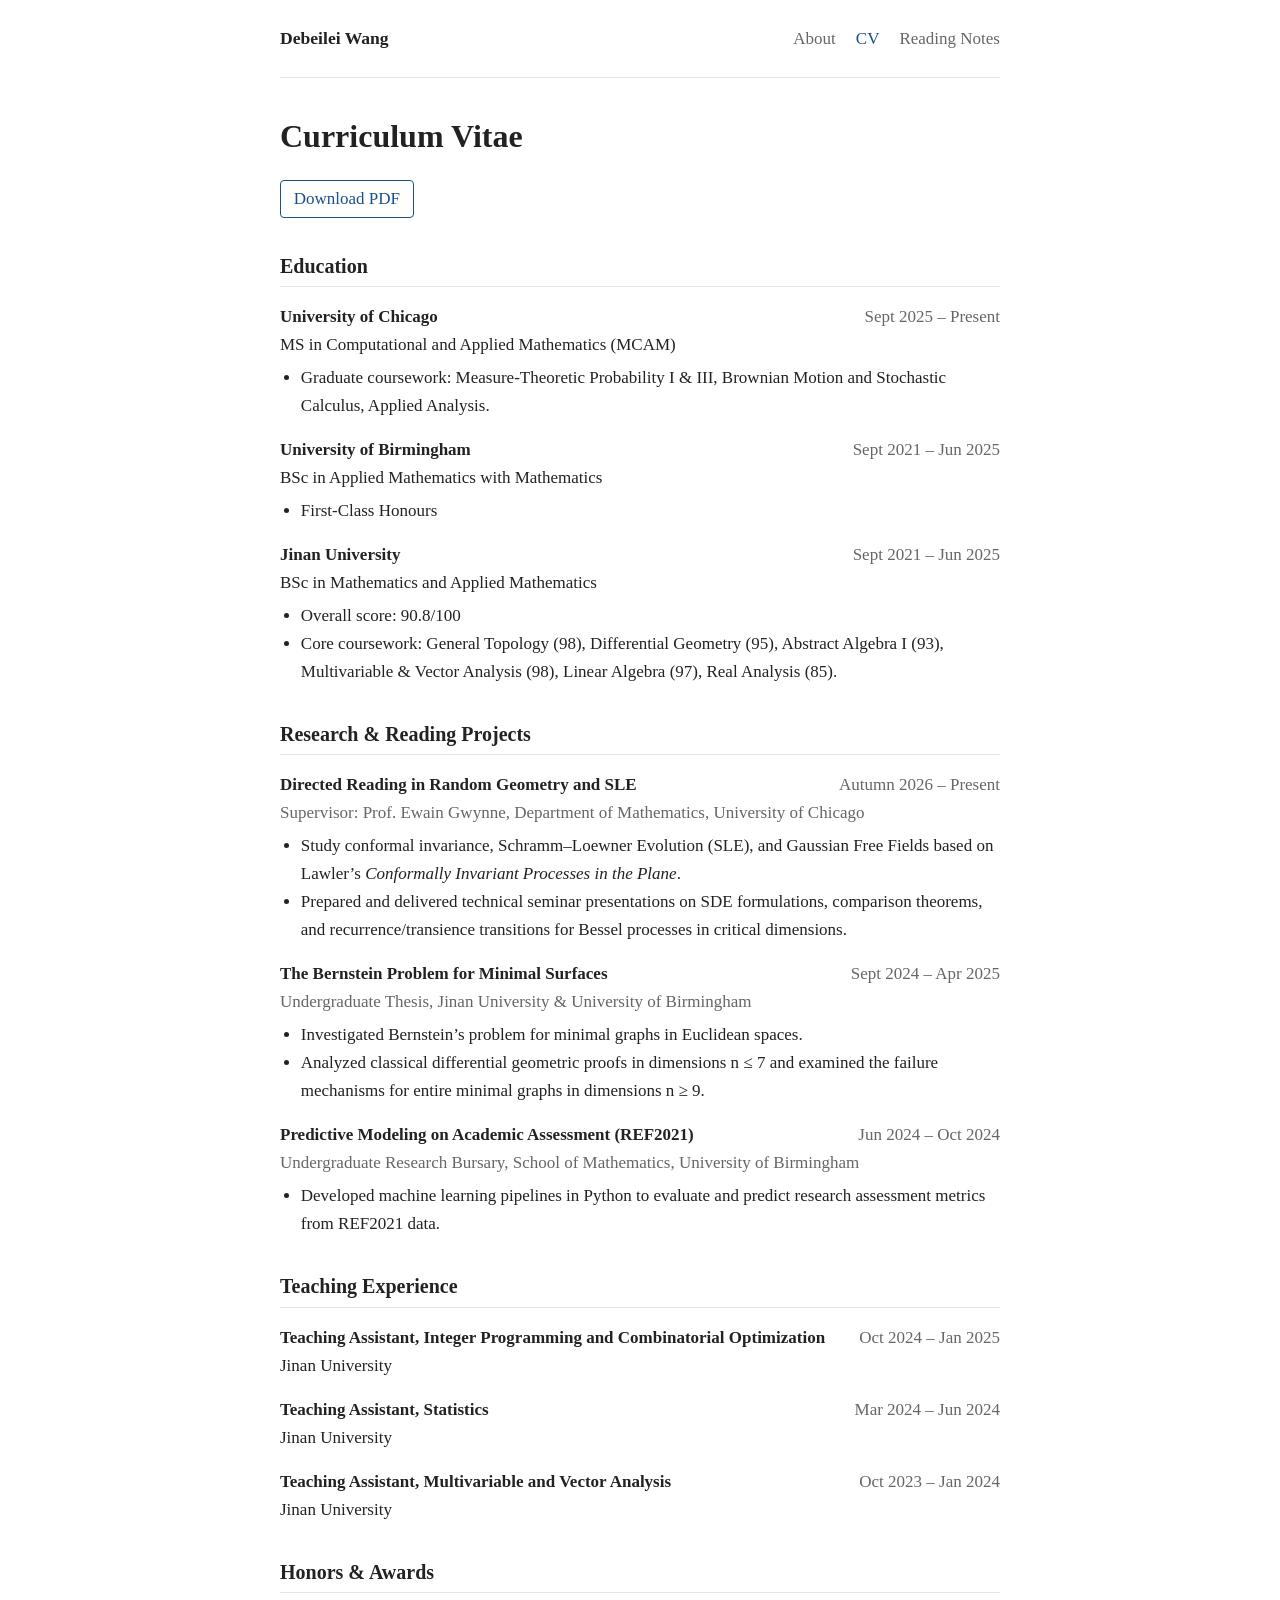
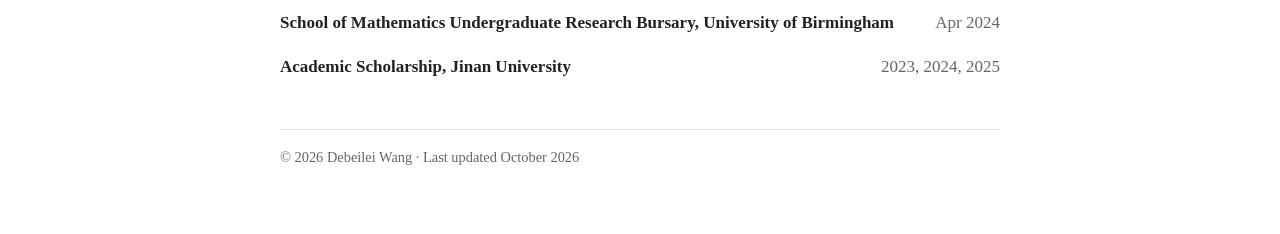
==== cv.html @ 132c0d3c "Add personal website: about, CV, reading notes Co-Authored-By: Claude Sonnet 5.5 <noreply@anthropic." ====
<!DOCTYPE html>
<html lang="en"><head><meta charset="utf-8"><meta name="viewport" content="width=device-width,initial-scale=1">
<title>CV · Debeilei Wang</title><link rel="stylesheet" href="style.css"></head>
<body><div class="wrap">
<header><a class="name" href="index.html">Debeilei Wang</a>
<nav><a href="index.html">About</a><a href="cv.html" class="active">CV</a><a href="notes.html">Reading Notes</a></nav></header>
<main>
<h1>Curriculum Vitae</h1>
<p><a class="btn" href="files/Debeilei_Wang_CV.pdf">Download PDF</a></p>
<h2>Education</h2>
<div class="item"><div class="row"><span class="title">University of Chicago</span><span class="date">Sept 2025 – Present</span></div>
MS in Computational and Applied Mathematics (MCAM)
<ul><li>Graduate coursework: Measure-Theoretic Probability I &amp; III, Brownian Motion and Stochastic Calculus, Applied Analysis.</li></ul></div>
<div class="item"><div class="row"><span class="title">University of Birmingham</span><span class="date">Sept 2021 – Jun 2025</span></div>
BSc in Applied Mathematics with Mathematics
<ul><li>First-Class Honours</li></ul></div>
<div class="item"><div class="row"><span class="title">Jinan University</span><span class="date">Sept 2021 – Jun 2025</span></div>
BSc in Mathematics and Applied Mathematics
<ul><li>Overall score: 90.8/100</li><li>Core coursework: General Topology (98), Differential Geometry (95), Abstract Algebra I (93), Multivariable &amp; Vector Analysis (98), Linear Algebra (97), Real Analysis (85).</li></ul></div>
<h2>Research &amp; Reading Projects</h2>
<div class="item"><div class="row"><span class="title">Directed Reading in Random Geometry and SLE</span><span class="date">Autumn 2026 – Present</span></div>
<span class="muted">Supervisor: Prof. Ewain Gwynne, Department of Mathematics, University of Chicago</span>
<ul><li>Study conformal invariance, Schramm–Loewner Evolution (SLE), and Gaussian Free Fields based on Lawler’s <i>Conformally Invariant Processes in the Plane</i>.</li>
<li>Prepared and delivered technical seminar presentations on SDE formulations, comparison theorems, and recurrence/transience transitions for Bessel processes in critical dimensions.</li></ul></div>
<div class="item"><div class="row"><span class="title">The Bernstein Problem for Minimal Surfaces</span><span class="date">Sept 2024 – Apr 2025</span></div>
<span class="muted">Undergraduate Thesis, Jinan University &amp; University of Birmingham</span>
<ul><li>Investigated Bernstein’s problem for minimal graphs in Euclidean spaces.</li>
<li>Analyzed classical differential geometric proofs in dimensions n ≤ 7 and examined the failure mechanisms for entire minimal graphs in dimensions n ≥ 9.</li></ul></div>
<div class="item"><div class="row"><span class="title">Predictive Modeling on Academic Assessment (REF2021)</span><span class="date">Jun 2024 – Oct 2024</span></div>
<span class="muted">Undergraduate Research Bursary, School of Mathematics, University of Birmingham</span>
<ul><li>Developed machine learning pipelines in Python to evaluate and predict research assessment metrics from REF2021 data.</li></ul></div>
<h2>Teaching Experience</h2>
<div class="item"><div class="row"><span class="title">Teaching Assistant, Integer Programming and Combinatorial Optimization</span><span class="date">Oct 2024 – Jan 2025</span></div>Jinan University</div>
<div class="item"><div class="row"><span class="title">Teaching Assistant, Statistics</span><span class="date">Mar 2024 – Jun 2024</span></div>Jinan University</div>
<div class="item"><div class="row"><span class="title">Teaching Assistant, Multivariable and Vector Analysis</span><span class="date">Oct 2023 – Jan 2024</span></div>Jinan University</div>
<h2>Honors &amp; Awards</h2>
<div class="item"><div class="row"><span class="title">School of Mathematics Undergraduate Research Bursary, University of Birmingham</span><span class="date">Apr 2024</span></div></div>
<div class="item"><div class="row"><span class="title">Academic Scholarship, Jinan University</span><span class="date">2023, 2024, 2025</span></div></div>
</main>
<footer>© 2026 Debeilei Wang · Last updated October 2026</footer>
</div></body></html>
---- style.css ----
:root{--fg:#222;--muted:#666;--accent:#1a4f8b;--bg:#fff;--line:#e5e5e5}
@media(prefers-color-scheme:dark){:root{--fg:#e6e6e6;--muted:#999;--accent:#7fb2ee;--bg:#161616;--line:#333}}
*{box-sizing:border-box}
body{margin:0;background:var(--bg);color:var(--fg);font:17px/1.65 Georgia,"Times New Roman",serif}
.wrap{max-width:760px;margin:0 auto;padding:0 1.25rem 4rem}
header{display:flex;flex-wrap:wrap;justify-content:space-between;align-items:baseline;gap:.5rem;padding:1.5rem 0;border-bottom:1px solid var(--line);margin-bottom:2rem}
header .name{font-weight:bold;font-size:1.1rem;color:var(--fg);text-decoration:none}
nav a{margin-left:1.25rem;color:var(--muted);text-decoration:none}
nav a:hover,nav a.active{color:var(--accent)}
a{color:var(--accent)}
h1{font-size:2rem;margin:.2em 0}
h2{font-size:1.25rem;margin:2rem 0 .5rem;border-bottom:1px solid var(--line);padding-bottom:.2rem}
.muted{color:var(--muted)}
.item{margin:1rem 0}
.item .row{display:flex;justify-content:space-between;gap:1rem;flex-wrap:wrap}
.item .title{font-weight:bold}
.item .date{color:var(--muted);white-space:nowrap}
ul{margin:.3rem 0;padding-left:1.3rem}
footer{margin-top:3rem;color:var(--muted);font-size:.9rem;border-top:1px solid var(--line);padding-top:1rem}
.btn{display:inline-block;border:1px solid var(--accent);padding:.25rem .8rem;border-radius:4px;text-decoration:none;margin-right:.5rem}
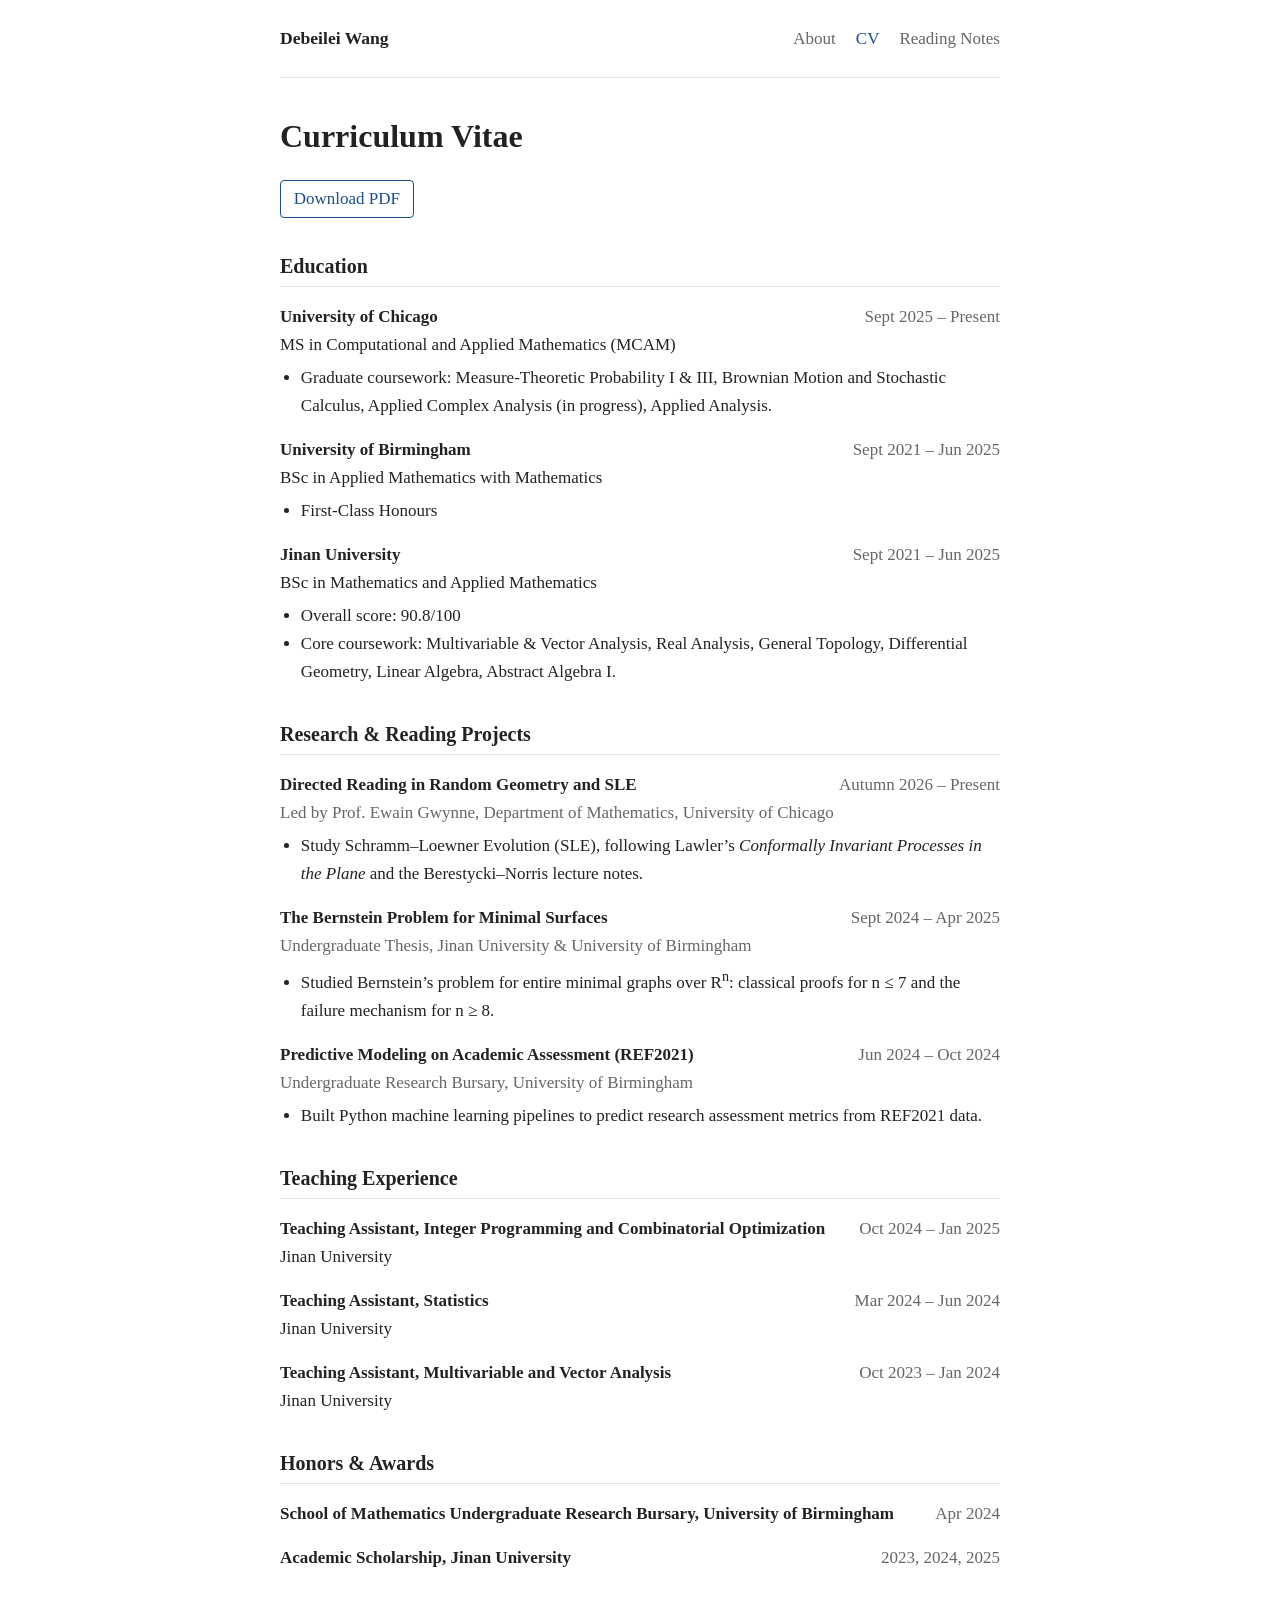
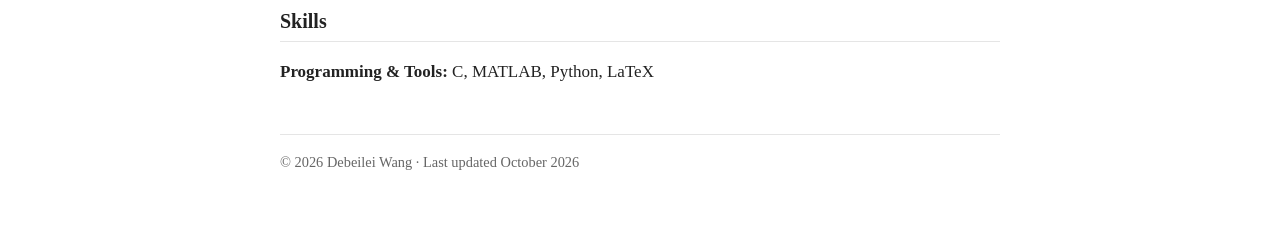
==== commit f13d5fa8: "Update CV (PDF and web page) Co-Authored-By: Claude Sonnet 5.5 <noreply@anthropic.com> Claude-Sessio" ====
--- a/cv.html
+++ b/cv.html
@@ -10,25 +10,23 @@
 <h2>Education</h2>
 <div class="item"><div class="row"><span class="title">University of Chicago</span><span class="date">Sept 2025 – Present</span></div>
 MS in Computational and Applied Mathematics (MCAM)
-<ul><li>Graduate coursework: Measure-Theoretic Probability I &amp; III, Brownian Motion and Stochastic Calculus, Applied Analysis.</li></ul></div>
+<ul><li>Graduate coursework: Measure-Theoretic Probability I &amp; III, Brownian Motion and Stochastic Calculus, Applied Complex Analysis (in progress), Applied Analysis.</li></ul></div>
 <div class="item"><div class="row"><span class="title">University of Birmingham</span><span class="date">Sept 2021 – Jun 2025</span></div>
 BSc in Applied Mathematics with Mathematics
 <ul><li>First-Class Honours</li></ul></div>
 <div class="item"><div class="row"><span class="title">Jinan University</span><span class="date">Sept 2021 – Jun 2025</span></div>
 BSc in Mathematics and Applied Mathematics
-<ul><li>Overall score: 90.8/100</li><li>Core coursework: General Topology (98), Differential Geometry (95), Abstract Algebra I (93), Multivariable &amp; Vector Analysis (98), Linear Algebra (97), Real Analysis (85).</li></ul></div>
+<ul><li>Overall score: 90.8/100</li><li>Core coursework: Multivariable &amp; Vector Analysis, Real Analysis, General Topology, Differential Geometry, Linear Algebra, Abstract Algebra I.</li></ul></div>
 <h2>Research &amp; Reading Projects</h2>
 <div class="item"><div class="row"><span class="title">Directed Reading in Random Geometry and SLE</span><span class="date">Autumn 2026 – Present</span></div>
-<span class="muted">Supervisor: Prof. Ewain Gwynne, Department of Mathematics, University of Chicago</span>
-<ul><li>Study conformal invariance, Schramm–Loewner Evolution (SLE), and Gaussian Free Fields based on Lawler’s <i>Conformally Invariant Processes in the Plane</i>.</li>
-<li>Prepared and delivered technical seminar presentations on SDE formulations, comparison theorems, and recurrence/transience transitions for Bessel processes in critical dimensions.</li></ul></div>
+<span class="muted">Led by Prof. Ewain Gwynne, Department of Mathematics, University of Chicago</span>
+<ul><li>Study Schramm–Loewner Evolution (SLE), following Lawler’s <i>Conformally Invariant Processes in the Plane</i> and the Berestycki–Norris lecture notes.</li></ul></div>
 <div class="item"><div class="row"><span class="title">The Bernstein Problem for Minimal Surfaces</span><span class="date">Sept 2024 – Apr 2025</span></div>
 <span class="muted">Undergraduate Thesis, Jinan University &amp; University of Birmingham</span>
-<ul><li>Investigated Bernstein’s problem for minimal graphs in Euclidean spaces.</li>
-<li>Analyzed classical differential geometric proofs in dimensions n ≤ 7 and examined the failure mechanisms for entire minimal graphs in dimensions n ≥ 9.</li></ul></div>
+<ul><li>Studied Bernstein’s problem for entire minimal graphs over R<sup>n</sup>: classical proofs for n ≤ 7 and the failure mechanism for n ≥ 8.</li></ul></div>
 <div class="item"><div class="row"><span class="title">Predictive Modeling on Academic Assessment (REF2021)</span><span class="date">Jun 2024 – Oct 2024</span></div>
-<span class="muted">Undergraduate Research Bursary, School of Mathematics, University of Birmingham</span>
-<ul><li>Developed machine learning pipelines in Python to evaluate and predict research assessment metrics from REF2021 data.</li></ul></div>
+<span class="muted">Undergraduate Research Bursary, University of Birmingham</span>
+<ul><li>Built Python machine learning pipelines to predict research assessment metrics from REF2021 data.</li></ul></div>
 <h2>Teaching Experience</h2>
 <div class="item"><div class="row"><span class="title">Teaching Assistant, Integer Programming and Combinatorial Optimization</span><span class="date">Oct 2024 – Jan 2025</span></div>Jinan University</div>
 <div class="item"><div class="row"><span class="title">Teaching Assistant, Statistics</span><span class="date">Mar 2024 – Jun 2024</span></div>Jinan University</div>
@@ -36,6 +34,8 @@
 <h2>Honors &amp; Awards</h2>
 <div class="item"><div class="row"><span class="title">School of Mathematics Undergraduate Research Bursary, University of Birmingham</span><span class="date">Apr 2024</span></div></div>
 <div class="item"><div class="row"><span class="title">Academic Scholarship, Jinan University</span><span class="date">2023, 2024, 2025</span></div></div>
+<h2>Skills</h2>
+<div class="item"><b>Programming &amp; Tools:</b> C, MATLAB, Python, LaTeX</div>
 </main>
 <footer>© 2026 Debeilei Wang · Last updated October 2026</footer>
 </div></body></html>
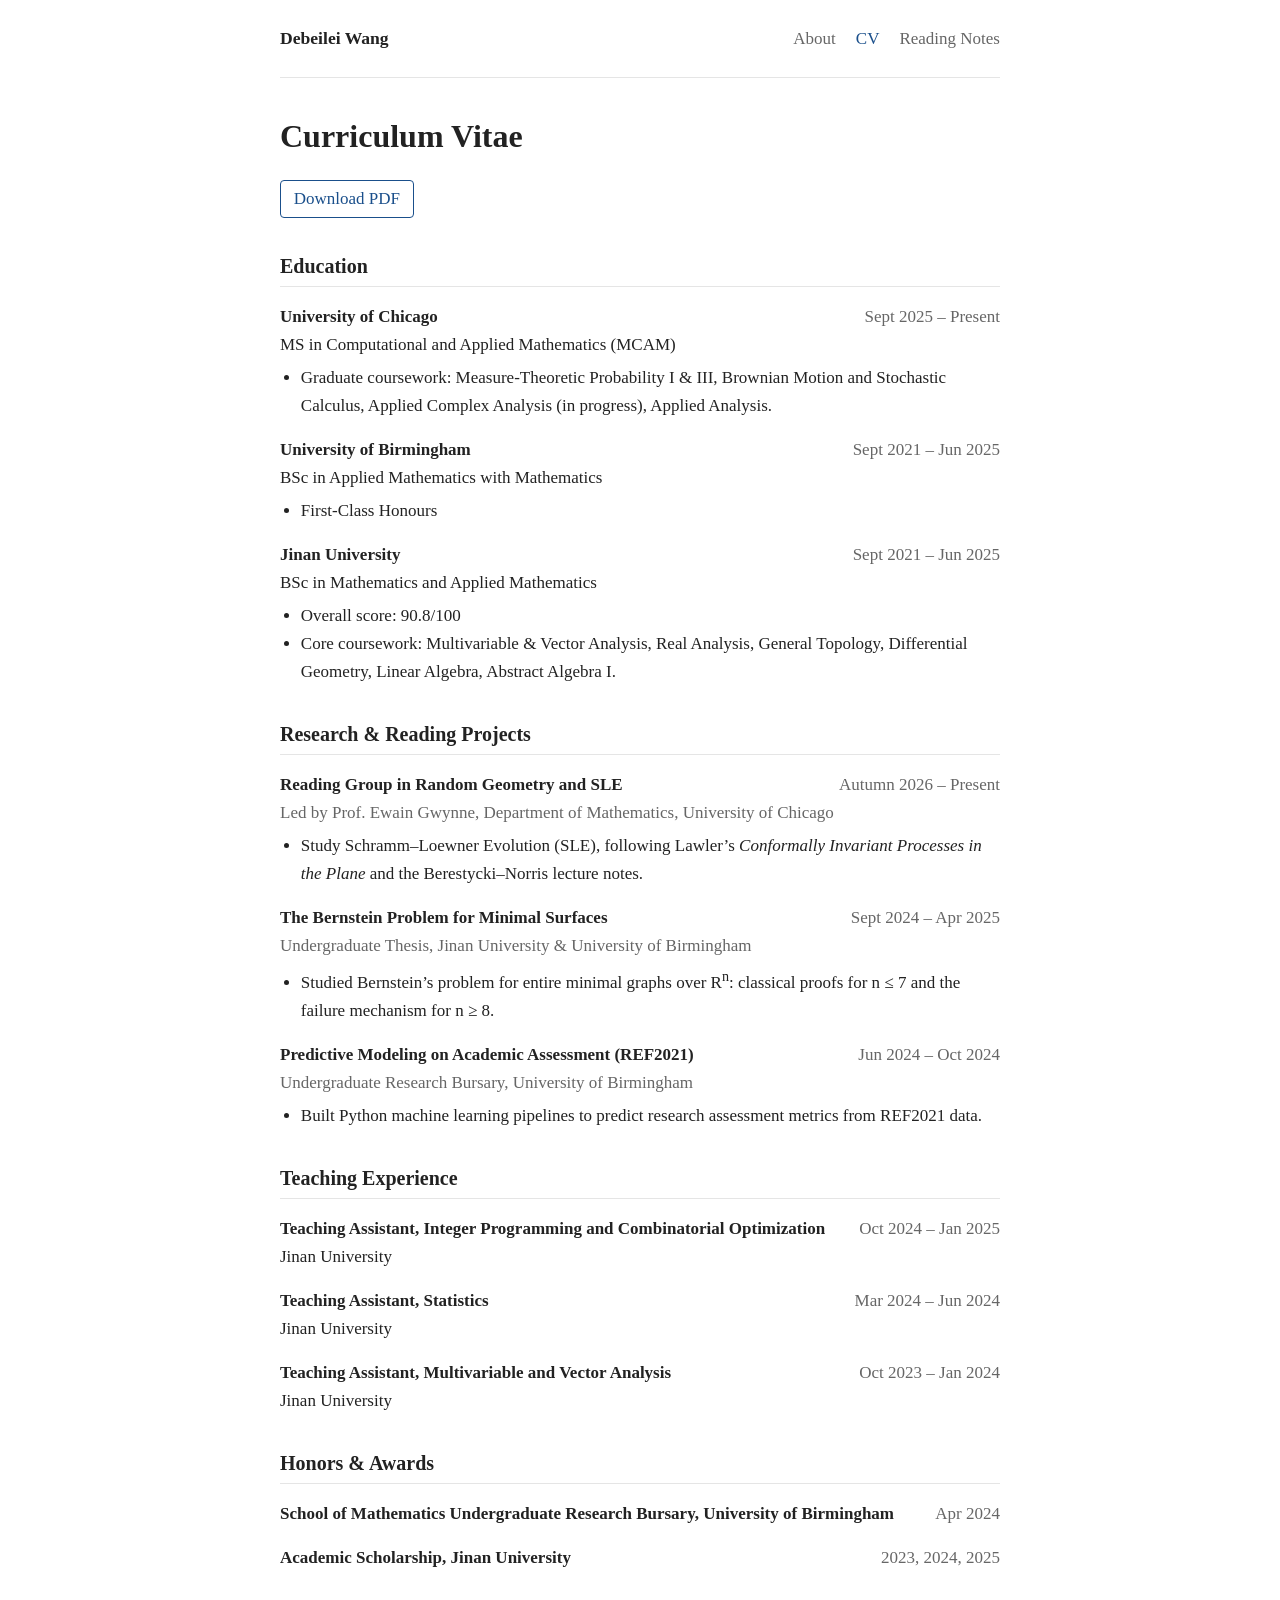
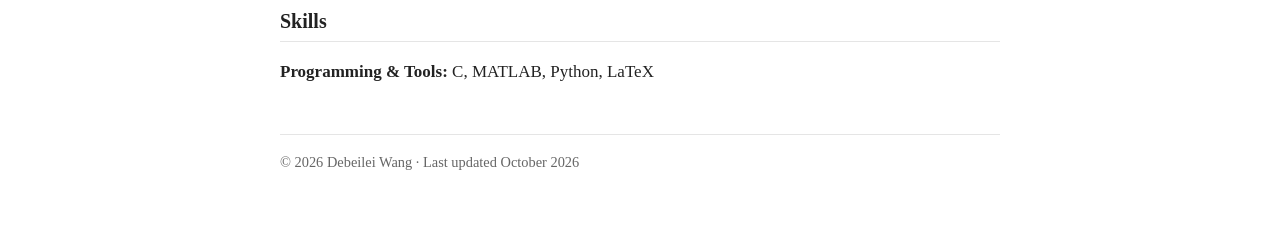
==== commit 899ffc4c: "Describe SLE reading as a reading group rather than a directed reading Co-Authored-By: Claude Sonnet" ====
--- a/cv.html
+++ b/cv.html
@@ -18,7 +18,7 @@
 BSc in Mathematics and Applied Mathematics
 <ul><li>Overall score: 90.8/100</li><li>Core coursework: Multivariable &amp; Vector Analysis, Real Analysis, General Topology, Differential Geometry, Linear Algebra, Abstract Algebra I.</li></ul></div>
 <h2>Research &amp; Reading Projects</h2>
-<div class="item"><div class="row"><span class="title">Directed Reading in Random Geometry and SLE</span><span class="date">Autumn 2026 – Present</span></div>
+<div class="item"><div class="row"><span class="title">Reading Group in Random Geometry and SLE</span><span class="date">Autumn 2026 – Present</span></div>
 <span class="muted">Led by Prof. Ewain Gwynne, Department of Mathematics, University of Chicago</span>
 <ul><li>Study Schramm–Loewner Evolution (SLE), following Lawler’s <i>Conformally Invariant Processes in the Plane</i> and the Berestycki–Norris lecture notes.</li></ul></div>
 <div class="item"><div class="row"><span class="title">The Bernstein Problem for Minimal Surfaces</span><span class="date">Sept 2024 – Apr 2025</span></div>
--- a/style.css
+++ b/style.css
@@ -12,9 +12,9 @@
 h2{font-size:1.25rem;margin:2rem 0 .5rem;border-bottom:1px solid var(--line);padding-bottom:.2rem}
 .muted{color:var(--muted)}
 .item{margin:1rem 0}
-.item .row{display:flex;justify-content:space-between;gap:1rem;flex-wrap:wrap}
-.item .title{font-weight:bold}
-.item .date{color:var(--muted);white-space:nowrap}
+.item .row{display:flex;justify-content:space-between;align-items:baseline;gap:1rem}
+.item .title{font-weight:bold;flex:1;min-width:0}
+.item .date{color:var(--muted);white-space:nowrap;flex-shrink:0}
 ul{margin:.3rem 0;padding-left:1.3rem}
 footer{margin-top:3rem;color:var(--muted);font-size:.9rem;border-top:1px solid var(--line);padding-top:1rem}
 .btn{display:inline-block;border:1px solid var(--accent);padding:.25rem .8rem;border-radius:4px;text-decoration:none;margin-right:.5rem}
